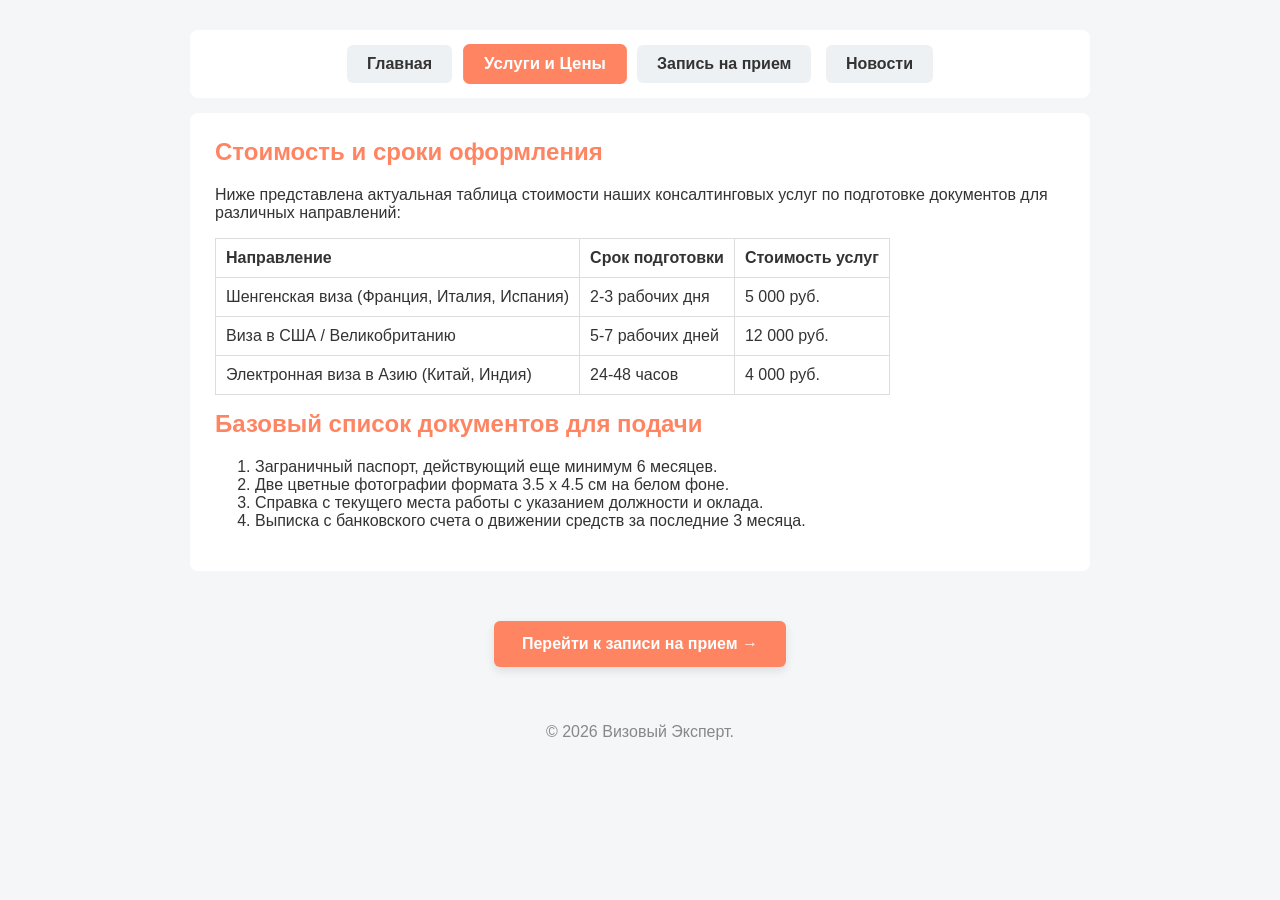
==== catalog.html @ dfac4883 "Add files via upload" ====
<!DOCTYPE html>
<html lang="ru">
<head>
    <meta charset="UTF-8">
    <meta name="viewport" content="width=device-width, initial-scale=1.0">
    <title>Визовый Центр — Услуги и Цены</title>
    <link rel="stylesheet" href="style.css">
</head>
<body>

    <div class="menu">
        <a href="index.html" class="button">Главная</a>
        <a href="catalog.html" class="button active">Услуги и Цены</a>
        <a href="contacts.html" class="button">Запись на прием</a>
        <a href="news.html" class="button">Новости</a>
    </div>

    <div class="content-box">
        <h2>Стоимость и сроки оформления</h2>
        <p>Ниже представлена актуальная таблица стоимости наших консалтинговых услуг по подготовке документов для различных направлений:</p>

        <table class="price-table">
            <thead>
                <tr>
                    <th>Направление</th>
                    <th>Срок подготовки</th>
                    <th>Стоимость услуг</th>
                </tr>
            </thead>
            <tbody>
                <tr>
                    <td>Шенгенская виза (Франция, Италия, Испания)</td>
                    <td>2-3 рабочих дня</td>
                    <td>5 000 руб.</td>
                </tr>
                <tr>
                    <td>Виза в США / Великобританию</td>
                    <td>5-7 рабочих дней</td>
                    <td>12 000 руб.</td>
                </tr>
                <tr>
                    <td>Электронная виза в Азию (Китай, Индия)</td>
                    <td>24-48 часов</td>
                    <td>4 000 руб.</td>
                </tr>
            </tbody>
        </table>

        <h2>Базовый список документов для подачи</h2>
        <ol>
            <li>Заграничный паспорт, действующий еще минимум 6 месяцев.</li>
            <li>Две цветные фотографии формата 3.5 х 4.5 см на белом фоне.</li>
            <li>Справка с текущего места работы с указанием должности и оклада.</li>
            <li>Выписка с банковского счета о движении средств за последние 3 месяца.</li>
        </ol>
    </div>
<div style="text-align: center; margin-top: 30px;">
    <a href="contacts.html" class="action-btn" style="text-decoration: none; display: inline-block;">Перейти к записи на прием &rarr;</a>
</div>
    <footer>
        <p>&copy; 2026 Визовый Эксперт.</p>
    </footer>

</body>
</html>
---- style.css ----
/* Базовый фон сайта (НЕ белый) */
body { font-family: Arial, sans-serif; background: #f4f6f8; padding: 15px; color: #333; margin: 0; }

/* Белые блоки контента (ЖЕСТКАЯ КОРРЕКЦИЯ РАЗМЕРОВ) */
.content-box, .form-wrapper, .news-card, .menu { 
    background: #fff; padding: 25px; margin: 15px auto; border-radius: 8px; 
    box-sizing: border-box; max-width: 900px; width: 100%; word-wrap: break-word; 
}

/* Меню навигации */
.menu { text-align: center; padding: 10px; }

/* Ссылки-кнопки в верхнем меню */
.button { 
    background: #eef1f4; color: #333; padding: 10px 20px; text-decoration: none; 
    margin: 5px; display: inline-block; border-radius: 6px; font-weight: bold; transition: 0.2s; 
}
.button:hover, .button.active { background: #ff8562; color: #fff; transform: scale(1.05); }

/* КРУПНЫЕ НИЖНИЕ КНОПКИ (ТЕПЕРЬ ОНИ САМИ СТАНОВЯТСЯ БЕЛЫМИ КАРТОЧКАМИ, ЕСЛИ ВЫПАЛИ ИЗ РАМКИ) */
.action-btn, .submit-btn { 
    display: block; background: #ff8562; color: #fff; padding: 14px 28px; text-decoration: none;
    margin: 20px auto; max-width: 320px; text-align: center; border-radius: 6px; font-weight: bold; 
    transition: 0.2s; border: none; cursor: pointer; box-shadow: 0 4px 10px rgba(0,0,0,0.1);
}
.action-btn:hover, .submit-btn:hover { background: #e57352; transform: scale(1.05); }

/* Адаптивность таблиц, картинок и форм */
table { width: 100%; border-collapse: collapse; margin: 15px 0; display: block; overflow-x: auto; }
th, td { border: 1px solid #ddd; padding: 10px; text-align: left; }
img { max-width: 100%; height: auto; border-radius: 6px; }
input { width: 100%; padding: 12px; margin: 10px 0; box-sizing: border-box; border: 1px solid #ccc; border-radius: 4px; }
h1, h2, h3 { color: #ff8562; margin-top: 0; }

/* Подвал сайта (зафиксирован строго по центру снизу) */
footer { text-align: center; padding: 20px; color: #888; clear: both; width: 100%; max-width: 900px; margin: 0 auto; box-sizing: border-box; }
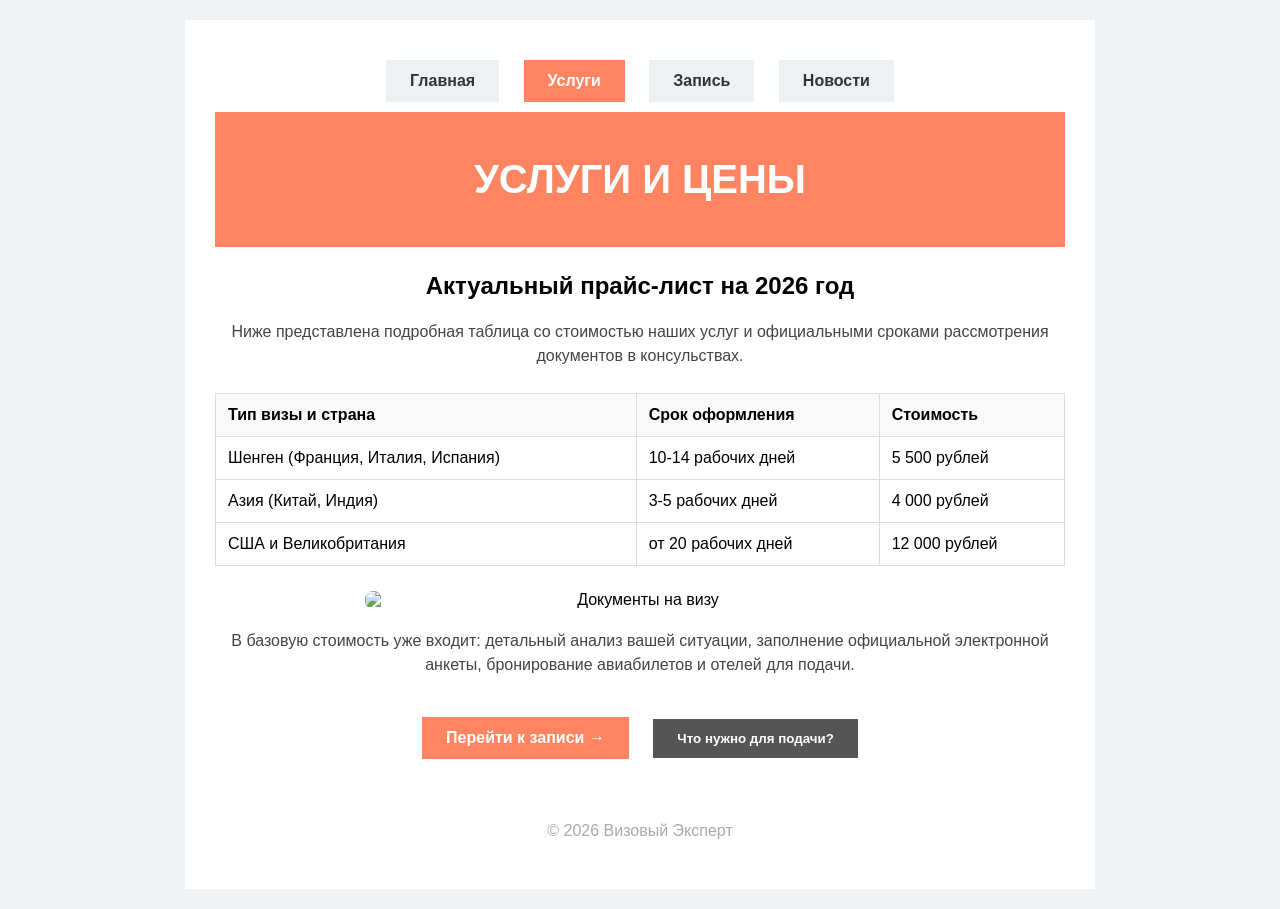
==== commit c52e9f14: "Add files via upload" ====
--- a/catalog.html
+++ b/catalog.html
@@ -1,65 +1,59 @@
 <!DOCTYPE html>
-<html lang="ru">
+<html>
 <head>
     <meta charset="UTF-8">
-    <meta name="viewport" content="width=device-width, initial-scale=1.0">
-    <title>Визовый Центр — Услуги и Цены</title>
+    <title>Визовый Эксперт — Услуги</title>
     <link rel="stylesheet" href="style.css">
 </head>
 <body>
+    <div class="main-wrapper">
+        <div class="menu">
+            <a href="index.html" class="button">Главная</a>
+            <a href="catalog.html" class="button active">Услуги</a>
+            <a href="contacts.html" class="button">Запись</a>
+            <a href="news.html" class="button">Новости</a>
+        </div>
 
-    <div class="menu">
-        <a href="index.html" class="button">Главная</a>
-        <a href="catalog.html" class="button active">Услуги и Цены</a>
-        <a href="contacts.html" class="button">Запись на прием</a>
-        <a href="news.html" class="button">Новости</a>
-    </div>
+        <div class="hero-banner">
+            <h1>УСЛУГИ И ЦЕНЫ</h1>
+        </div>
 
-    <div class="content-box">
-        <h2>Стоимость и сроки оформления</h2>
-        <p>Ниже представлена актуальная таблица стоимости наших консалтинговых услуг по подготовке документов для различных направлений:</p>
+        <h2>Актуальный прайс-лист на 2026 год</h2>
+        <p>Ниже представлена подробная таблица со стоимостью наших услуг и официальными сроками рассмотрения документов в консульствах.</p>
 
-        <table class="price-table">
-            <thead>
-                <tr>
-                    <th>Направление</th>
-                    <th>Срок подготовки</th>
-                    <th>Стоимость услуг</th>
-                </tr>
-            </thead>
-            <tbody>
-                <tr>
-                    <td>Шенгенская виза (Франция, Италия, Испания)</td>
-                    <td>2-3 рабочих дня</td>
-                    <td>5 000 руб.</td>
-                </tr>
-                <tr>
-                    <td>Виза в США / Великобританию</td>
-                    <td>5-7 рабочих дней</td>
-                    <td>12 000 руб.</td>
-                </tr>
-                <tr>
-                    <td>Электронная виза в Азию (Китай, Индия)</td>
-                    <td>24-48 часов</td>
-                    <td>4 000 руб.</td>
-                </tr>
-            </tbody>
+        <table>
+            <tr>
+                <th>Тип визы и страна</th>
+                <th>Срок оформления</th>
+                <th>Стоимость</th>
+            </tr>
+            <tr>
+                <td>Шенген (Франция, Италия, Испания)</td>
+                <td>10-14 рабочих дней</td>
+                <td>5 500 рублей</td>
+            </tr>
+            <tr>
+                <td>Азия (Китай, Индия)</td>
+                <td>3-5 рабочих дней</td>
+                <td>4 000 рублей</td>
+            </tr>
+            <tr>
+                <td>США и Великобритания</td>
+                <td>от 20 рабочих дней</td>
+                <td>12 000 рублей</td>
+            </tr>
         </table>
 
-        <h2>Базовый список документов для подачи</h2>
-        <ol>
-            <li>Заграничный паспорт, действующий еще минимум 6 месяцев.</li>
-            <li>Две цветные фотографии формата 3.5 х 4.5 см на белом фоне.</li>
-            <li>Справка с текущего места работы с указанием должности и оклада.</li>
-            <li>Выписка с банковского счета о движении средств за последние 3 месяца.</li>
-        </ol>
+        <img src="https://images.unsplash.com/photo-1544716278-ca5e3f4abd8c?q=80&w=600" alt="Документы на визу" class="page-img">
+
+        <p>В базовую стоимость уже входит: детальный анализ вашей ситуации, заполнение официальной электронной анкеты, бронирование авиабилетов и отелей для подачи.</p>
+
+        <div style="margin-top: 30px;">
+            <a href="contacts.html" class="action-btn">Перейти к записи &rarr;</a>
+            <button onclick="alert('Список документов: Паспорт, 2 фото, справка с работы, выписка из банка.')" class="action-btn" style="background-color: #555;">Что нужно для подачи?</button>
+        </div>
+
+        <p style="color: #aaa; margin-top: 50px;">© 2026 Визовый Эксперт</p>
     </div>
-<div style="text-align: center; margin-top: 30px;">
-    <a href="contacts.html" class="action-btn" style="text-decoration: none; display: inline-block;">Перейти к записи на прием &rarr;</a>
-</div>
-    <footer>
-        <p>&copy; 2026 Визовый Эксперт.</p>
-    </footer>
-
 </body>
-</html>
+</html>
--- a/style.css
+++ b/style.css
@@ -1,36 +1,91 @@
-/* Базовый фон сайта (НЕ белый) */
-body { font-family: Arial, sans-serif; background: #f4f6f8; padding: 15px; color: #333; margin: 0; }
-
-/* Белые блоки контента (ЖЕСТКАЯ КОРРЕКЦИЯ РАЗМЕРОВ) */
-.content-box, .form-wrapper, .news-card, .menu { 
-    background: #fff; padding: 25px; margin: 15px auto; border-radius: 8px; 
-    box-sizing: border-box; max-width: 900px; width: 100%; word-wrap: break-word; 
+/* Основной фон вокруг сайта */
+body {
+    font-family: Arial, sans-serif;
+    background-color: #f0f2f5;
+    margin: 0;
+    padding: 20px;
+    text-align: center;
 }
 
-/* Меню навигации */
-.menu { text-align: center; padding: 10px; }
+/* Белая рамка контента */
+.main-wrapper {
+    width: 850px;
+    margin: 0 auto;
+    background-color: white;
+    padding: 30px;
+}
 
-/* Ссылки-кнопки в верхнем меню */
-.button { 
-    background: #eef1f4; color: #333; padding: 10px 20px; text-decoration: none; 
-    margin: 5px; display: inline-block; border-radius: 6px; font-weight: bold; transition: 0.2s; 
+/* Оранжевая плитка заголовка */
+.hero-banner {
+    background-color: #ff8562;
+    color: white;
+    padding: 45px;
+    margin-bottom: 25px;
 }
-.button:hover, .button.active { background: #ff8562; color: #fff; transform: scale(1.05); }
+.hero-banner h1 {
+    margin: 0;
+    font-size: 40px;
+}
 
-/* КРУПНЫЕ НИЖНИЕ КНОПКИ (ТЕПЕРЬ ОНИ САМИ СТАНОВЯТСЯ БЕЛЫМИ КАРТОЧКАМИ, ЕСЛИ ВЫПАЛИ ИЗ РАМКИ) */
-.action-btn, .submit-btn { 
-    display: block; background: #ff8562; color: #fff; padding: 14px 28px; text-decoration: none;
-    margin: 20px auto; max-width: 320px; text-align: center; border-radius: 6px; font-weight: bold; 
-    transition: 0.2s; border: none; cursor: pointer; box-shadow: 0 4px 10px rgba(0,0,0,0.1);
+/* Кнопки навигации и действия */
+.button, .action-btn, .submit-btn {
+    background-color: #ff8562;
+    color: white;
+    padding: 12px 24px;
+    text-decoration: none;
+    display: inline-block;
+    margin: 10px;
+    font-weight: bold;
+    border: none;
+    cursor: pointer;
 }
-.action-btn:hover, .submit-btn:hover { background: #e57352; transform: scale(1.05); }
 
-/* Адаптивность таблиц, картинок и форм */
-table { width: 100%; border-collapse: collapse; margin: 15px 0; display: block; overflow-x: auto; }
-th, td { border: 1px solid #ddd; padding: 10px; text-align: left; }
-img { max-width: 100%; height: auto; border-radius: 6px; }
-input { width: 100%; padding: 12px; margin: 10px 0; box-sizing: border-box; border: 1px solid #ccc; border-radius: 4px; }
-h1, h2, h3 { color: #ff8562; margin-top: 0; }
+/* Стили кнопок меню */
+.menu .button {
+    background-color: #eef1f4;
+    color: #333;
+}
+.menu .button.active {
+    background-color: #ff8562;
+    color: white;
+}
 
-/* Подвал сайта (зафиксирован строго по центру снизу) */
-footer { text-align: center; padding: 20px; color: #888; clear: both; width: 100%; max-width: 900px; margin: 0 auto; box-sizing: border-box; }+/* Таблица цен */
+table {
+    width: 100%;
+    border-collapse: collapse;
+    margin: 25px 0;
+}
+th, td {
+    border: 1px solid #ddd;
+    padding: 12px;
+    text-align: left;
+}
+th {
+    background-color: #f9f9f9;
+}
+
+/* Поля ввода формы */
+input {
+    width: 350px;
+    padding: 10px;
+    margin: 5px 0 15px 0;
+    border: 1px solid #ccc;
+}
+
+/* Текст */
+p {
+    font-size: 16px;
+    line-height: 1.5;
+    color: #444;
+}
+
+/* НАСТРОЙКА КАРТИНОК: чтобы красиво стояли по центру и не ломали рамку */
+.page-img {
+    width: 100%;
+    max-width: 550px;     /* Оптимальный размер фотографии на странице */
+    height: auto;
+    margin: 20px auto;
+    border-radius: 8px;   /* Элегантные круглые уголки */
+    display: block;       /* Выравнивание по центру */
+}
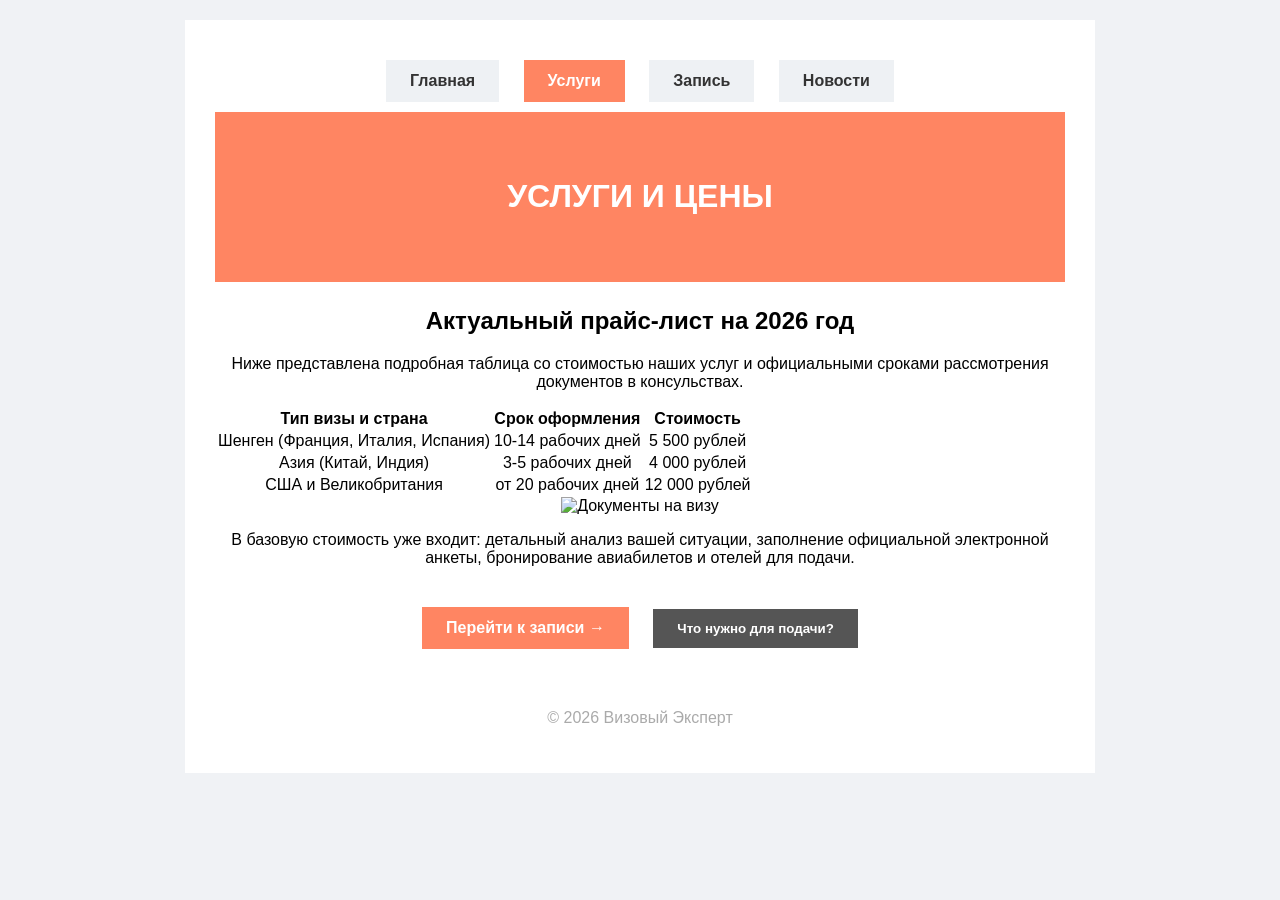
==== commit 965310fa: "Add files via upload" ====
--- a/catalog.html
+++ b/catalog.html
@@ -44,7 +44,8 @@
             </tr>
         </table>
 
-        <img src="https://images.unsplash.com/photo-1544716278-ca5e3f4abd8c?q=80&w=600" alt="Документы на визу" class="page-img">
+        <!-- Твоя картинка для страницы услуг -->
+        <img src="images/documents.jpg" alt="Документы на визу" class="page-img">
 
         <p>В базовую стоимость уже входит: детальный анализ вашей ситуации, заполнение официальной электронной анкеты, бронирование авиабилетов и отелей для подачи.</p>
 
--- a/style.css
+++ b/style.css
@@ -1,91 +1,48 @@
-/* Основной фон вокруг сайта */
+/* 1. Настройки всей страницы: шрифт и серый фон вокруг сайта */
 body {
     font-family: Arial, sans-serif;
     background-color: #f0f2f5;
     margin: 0;
     padding: 20px;
-    text-align: center;
+    text-align: center; /* Центрирует абсолютно все тексты и кнопки на сайте */
 }
 
-/* Белая рамка контента */
+/* 2. Белая рамка: держит контент всех страниц в одном ровном блоке */
 .main-wrapper {
-    width: 850px;
-    margin: 0 auto;
+    width: 850px;       /* Четкая фиксированная ширина сайта */
+    margin: 0 auto;     /* Магия выравнивания самого белого блока по центру экрана */
     background-color: white;
     padding: 30px;
 }
 
-/* Оранжевая плитка заголовка */
+/* 3. Оранжевая шапка: та самая плитка, которая теперь одинаковая на всех слайдах */
 .hero-banner {
-    background-color: #ff8562;
-    color: white;
-    padding: 45px;
-    margin-bottom: 25px;
-}
-.hero-banner h1 {
-    margin: 0;
-    font-size: 40px;
+    background-color: #ff8562; /* Наш фирменный оранжевый цвет */
+    color: white;              /* Белый цвет букв для заголовка */
+    padding: 45px;             /* Внутренние отступы, создающие высоту баннера */
+    margin-bottom: 25px;       /* Отступ снизу, чтобы текст не прилипал к шапке */
 }
 
-/* Кнопки навигации и действия */
+/* 4. Общий стиль для ВСЕХ кнопок на сайте (меню и нижние переходы) */
 .button, .action-btn, .submit-btn {
     background-color: #ff8562;
     color: white;
     padding: 12px 24px;
-    text-decoration: none;
-    display: inline-block;
+    text-decoration: none;     /* Убирает стандартное синее подчеркивание у ссылок */
+    display: inline-block;     /* Позволяет кнопкам вставать в один ряд и иметь отступы */
     margin: 10px;
     font-weight: bold;
-    border: none;
-    cursor: pointer;
+    border: none;              /* Убирает уродливые стандартные рамки кнопок браузера */
 }
 
-/* Стили кнопок меню */
+/* 5. Кнопки в меню: делаем их временно серыми, чтобы они отличались от остальных */
 .menu .button {
     background-color: #eef1f4;
     color: #333;
 }
+
+/* 6. Активная кнопка: подсвечивает оранжевым цветом пункт меню той страницы, где мы находимся */
 .menu .button.active {
     background-color: #ff8562;
     color: white;
-}
-
-/* Таблица цен */
-table {
-    width: 100%;
-    border-collapse: collapse;
-    margin: 25px 0;
-}
-th, td {
-    border: 1px solid #ddd;
-    padding: 12px;
-    text-align: left;
-}
-th {
-    background-color: #f9f9f9;
-}
-
-/* Поля ввода формы */
-input {
-    width: 350px;
-    padding: 10px;
-    margin: 5px 0 15px 0;
-    border: 1px solid #ccc;
-}
-
-/* Текст */
-p {
-    font-size: 16px;
-    line-height: 1.5;
-    color: #444;
-}
-
-/* НАСТРОЙКА КАРТИНОК: чтобы красиво стояли по центру и не ломали рамку */
-.page-img {
-    width: 100%;
-    max-width: 550px;     /* Оптимальный размер фотографии на странице */
-    height: auto;
-    margin: 20px auto;
-    border-radius: 8px;   /* Элегантные круглые уголки */
-    display: block;       /* Выравнивание по центру */
 }
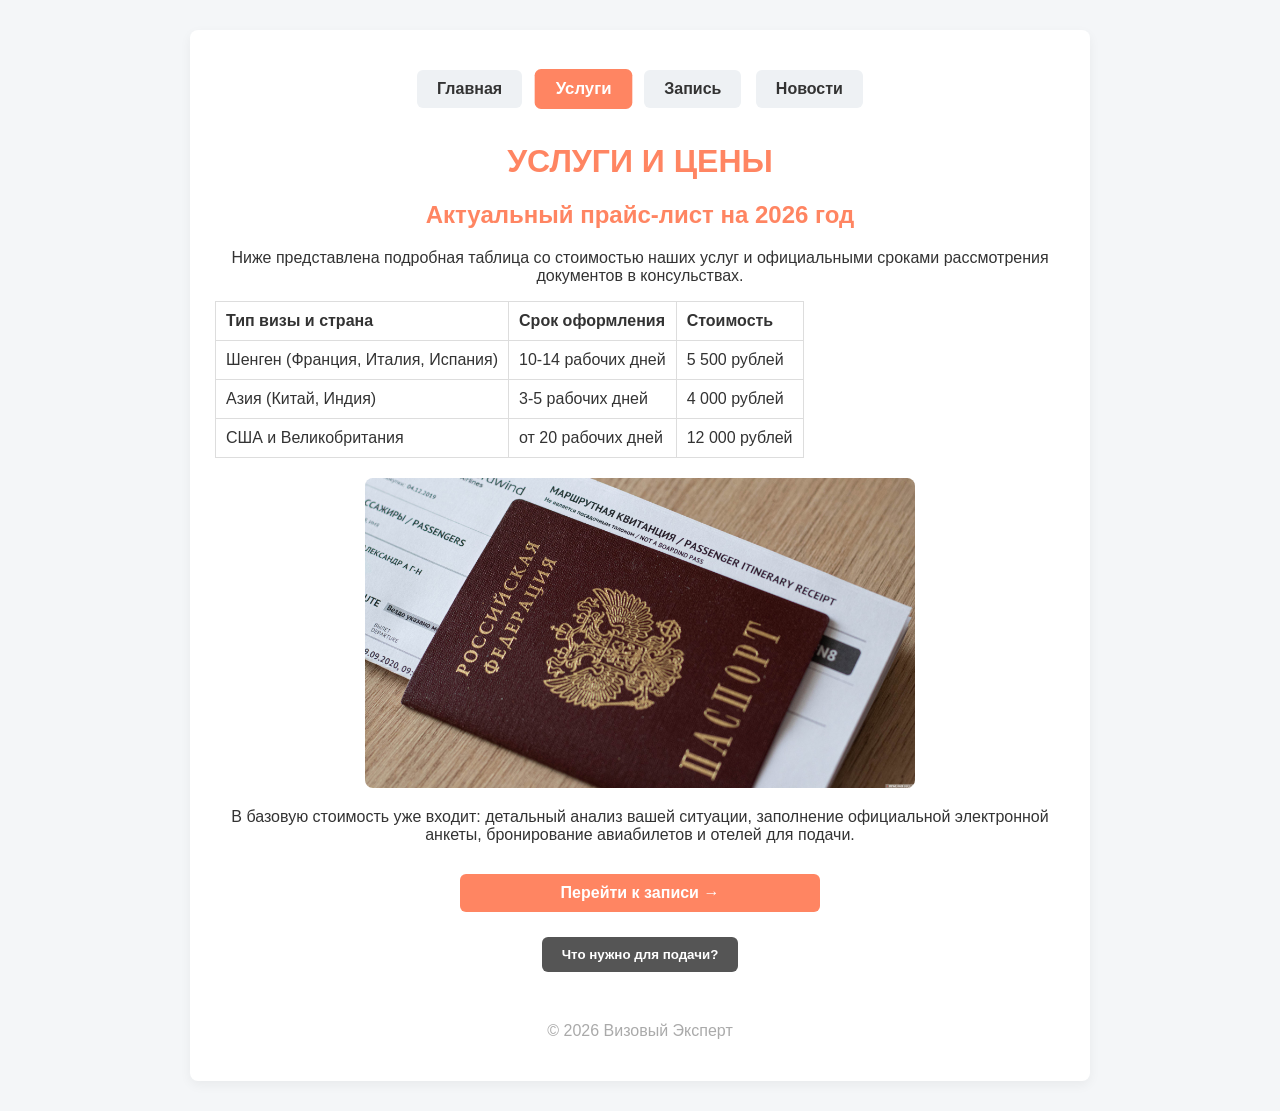
==== commit 0c578b7b: "Add files via upload" ====
--- a/catalog.html
+++ b/catalog.html
@@ -45,7 +45,7 @@
         </table>
 
         <!-- Твоя картинка для страницы услуг -->
-        <img src="images/documents.jpg" alt="Документы на визу" class="page-img">
+        <img src="documents.jpg" alt="Документы на визу" class="page-img">
 
         <p>В базовую стоимость уже входит: детальный анализ вашей ситуации, заполнение официальной электронной анкеты, бронирование авиабилетов и отелей для подачи.</p>
 
--- a/style.css
+++ b/style.css
@@ -1,48 +1,39 @@
-/* 1. Настройки всей страницы: шрифт и серый фон вокруг сайта */
-body {
-    font-family: Arial, sans-serif;
-    background-color: #f0f2f5;
-    margin: 0;
-    padding: 20px;
-    text-align: center; /* Центрирует абсолютно все тексты и кнопки на сайте */
+/* Базовый фон сайта (НЕ белый по методичке) */
+body { font-family: Arial, sans-serif; background: #f4f6f8; padding: 15px; color: #333; margin: 0; text-align: center; }
+
+/* Белые блоки контента (ЗАЩИТА ОТ ВЫЛЕЗАНИЯ НАДПИСЕЙ И КАРТИНОК) */
+.main-wrapper { 
+    background: #fff; padding: 25px; margin: 15px auto; border-radius: 8px; 
+    box-shadow: 0 4px 12px rgba(0,0,0,0.05);
+    box-sizing: border-box; max-width: 900px; width: 100%; word-wrap: break-word; overflow: hidden; 
 }
 
-/* 2. Белая рамка: держит контент всех страниц в одном ровном блоке */
-.main-wrapper {
-    width: 850px;       /* Четкая фиксированная ширина сайта */
-    margin: 0 auto;     /* Магия выравнивания самого белого блока по центру экрана */
-    background-color: white;
-    padding: 30px;
+/* Меню навигации */
+.menu { text-align: center; padding: 10px; margin-bottom: 20px; }
+
+/* Ссылки-кнопки в верхнем меню */
+.button, .action-btn, .submit-btn { 
+    background: #eef1f4; color: #333; padding: 10px 20px; text-decoration: none; 
+    margin: 5px; display: inline-block; border-radius: 6px; font-weight: bold; transition: 0.2s; border: none; cursor: pointer; 
 }
+.button:hover, .button.active, .action-btn:hover, .submit-btn:hover { background: #ff8562; color: #fff; transform: scale(1.05); }
 
-/* 3. Оранжевая шапка: та самая плитка, которая теперь одинаковая на всех слайдах */
-.hero-banner {
-    background-color: #ff8562; /* Наш фирменный оранжевый цвет */
-    color: white;              /* Белый цвет букв для заголовка */
-    padding: 45px;             /* Внутренние отступы, создающие высоту баннера */
-    margin-bottom: 25px;       /* Отступ снизу, чтобы текст не прилипал к шапке */
-}
+/* Крупные нижние кнопки перехода (БЛОЧНЫЕ И СТРОГО ПО ЦЕНТРУ) */
+.action-btn, .submit-btn { display: block; background: #ff8562; color: #fff; margin: 25px auto 5px; max-width: 320px; text-align: center; }
 
-/* 4. Общий стиль для ВСЕХ кнопок на сайте (меню и нижние переходы) */
-.button, .action-btn, .submit-btn {
-    background-color: #ff8562;
-    color: white;
-    padding: 12px 24px;
-    text-decoration: none;     /* Убирает стандартное синее подчеркивание у ссылок */
-    display: inline-block;     /* Позволяет кнопкам вставать в один ряд и иметь отступы */
-    margin: 10px;
-    font-weight: bold;
-    border: none;              /* Убирает уродливые стандартные рамки кнопок браузера */
-}
+/* Адаптивность таблиц и форм */
+table { width: 100%; border-collapse: collapse; margin: 15px 0; display: block; overflow-x: auto; }
+th, td { border: 1px solid #ddd; padding: 10px; text-align: left; }
+input { width: 100%; padding: 12px; margin: 10px 0; box-sizing: border-box; border: 1px solid #ccc; border-radius: 4px; }
+h1, h2, h3 { color: #ff8562; margin-top: 0; }
+footer { text-align: center; padding: 15px; color: #888; }
 
-/* 5. Кнопки в меню: делаем их временно серыми, чтобы они отличались от остальных */
-.menu .button {
-    background-color: #eef1f4;
-    color: #333;
-}
-
-/* 6. Активная кнопка: подсвечивает оранжевым цветом пункт меню той страницы, где мы находимся */
-.menu .button.active {
-    background-color: #ff8562;
-    color: white;
+/* ИСПРАВЛЕНИЕ ДЛЯ КАРТИНОК: центрирует и сжимает их, чтобы не ломали рамку */
+.page-img {
+    width: 100%;          /* Сжимает картинку, чтобы она не была шире текста */
+    max-width: 550px;     /* Оптимальный размер фотографии на странице */
+    height: auto;         /* Пропорции не искажаются */
+    margin: 20px auto;    /* Центровка и отступы сверху/снизу */
+    border-radius: 8px;   /* Элегантные скругленные края */
+    display: block;       /* Выравнивание по центру */
 }
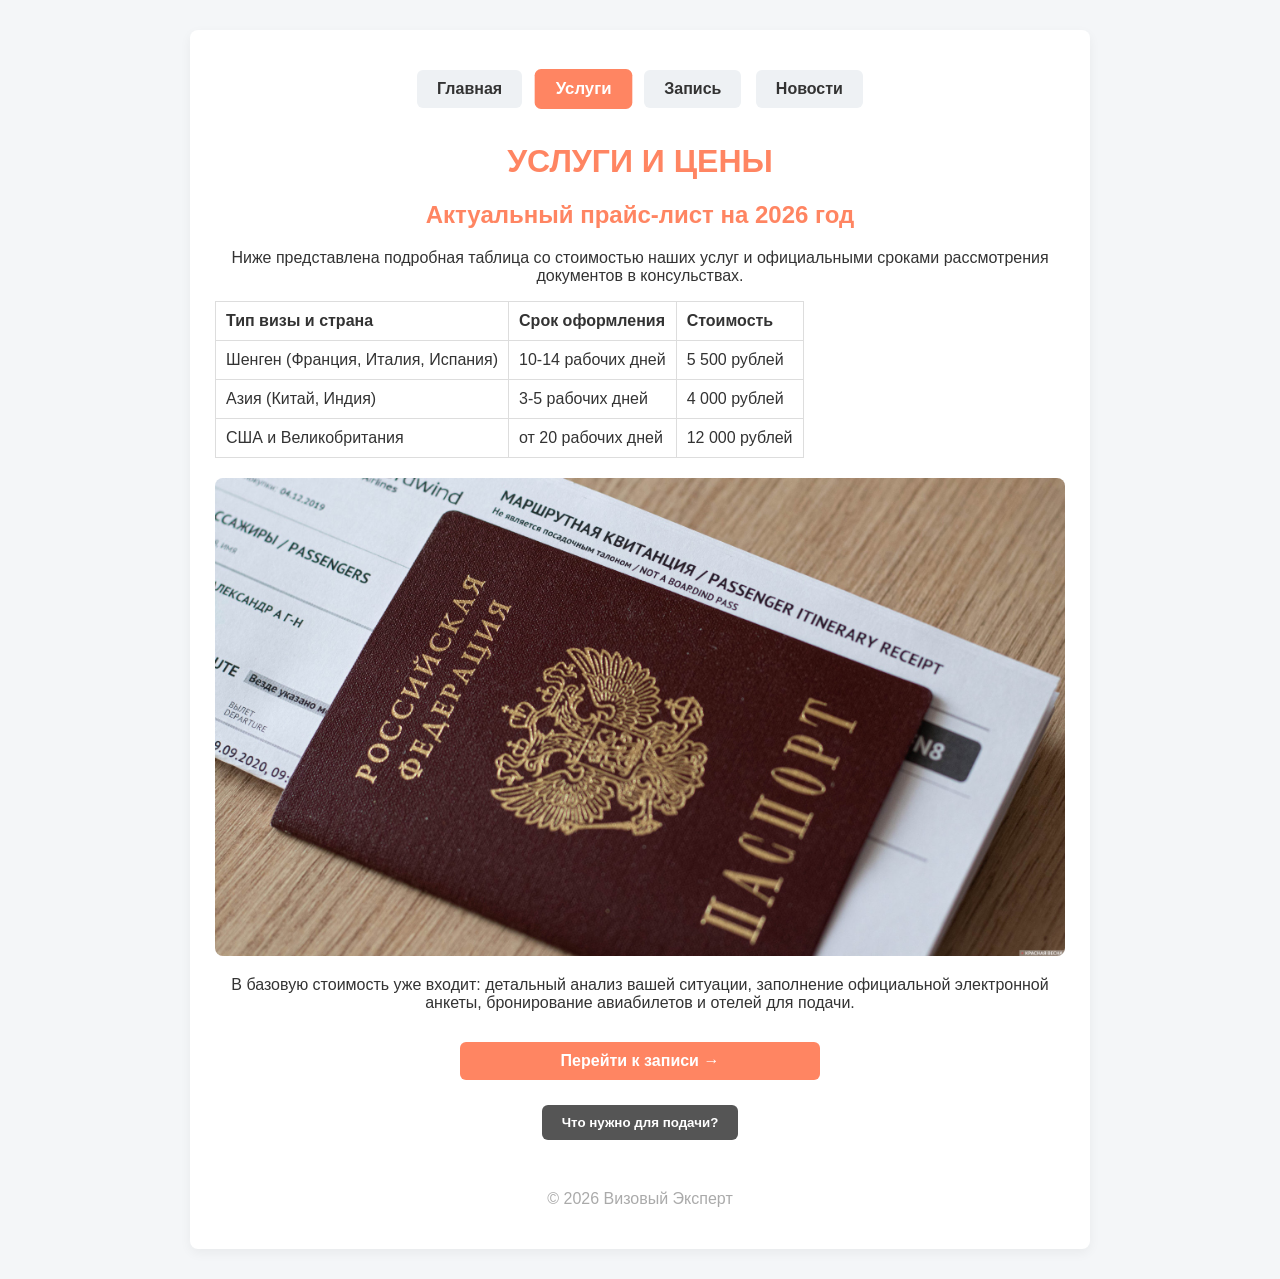
==== commit be503897: "Add files via upload" ====
--- a/catalog.html
+++ b/catalog.html
@@ -44,8 +44,7 @@
             </tr>
         </table>
 
-        <!-- Твоя картинка для страницы услуг -->
-        <img src="documents.jpg" alt="Документы на визу" class="page-img">
+        <img src="documents.jpg" alt="Документы на визу" class="page-img" width="450" style="max-width: 100%; height: auto; margin: 20px auto; display: block; border-radius: 8px;">
 
         <p>В базовую стоимость уже входит: детальный анализ вашей ситуации, заполнение официальной электронной анкеты, бронирование авиабилетов и отелей для подачи.</p>
 
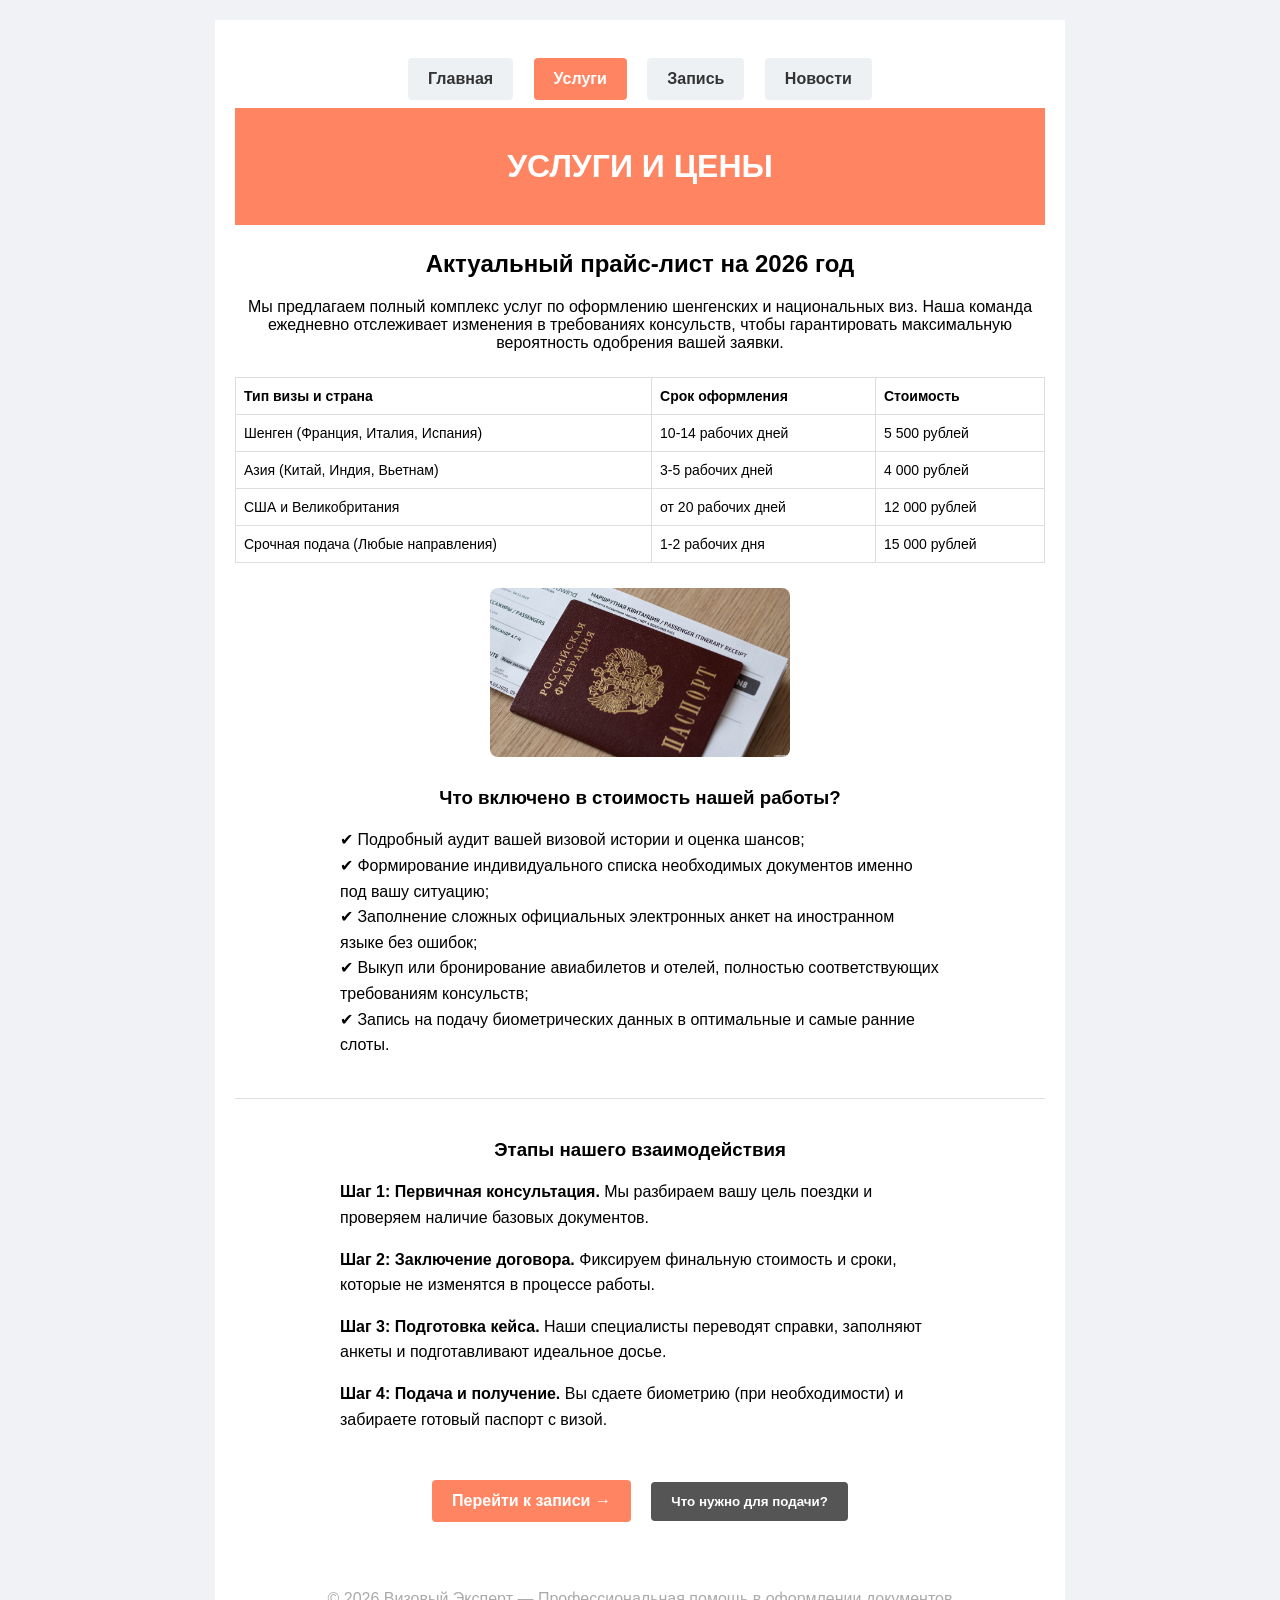
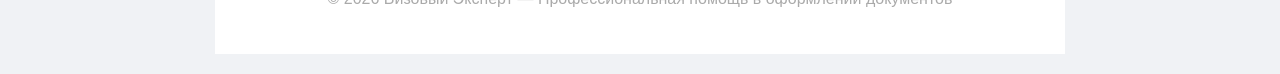
==== commit 935456c0: "Add files via upload" ====
--- a/catalog.html
+++ b/catalog.html
@@ -2,7 +2,7 @@
 <html>
 <head>
     <meta charset="UTF-8">
-    <title>Визовый Эксперт — Услуги</title>
+    <title>Визовый Эксперт — Услуги и Цены</title>
     <link rel="stylesheet" href="style.css">
 </head>
 <body>
@@ -19,7 +19,7 @@
         </div>
 
         <h2>Актуальный прайс-лист на 2026 год</h2>
-        <p>Ниже представлена подробная таблица со стоимостью наших услуг и официальными сроками рассмотрения документов в консульствах.</p>
+        <p>Мы предлагаем полный комплекс услуг по оформлению шенгенских и национальных виз. Наша команда ежедневно отслеживает изменения в требованиях консульств, чтобы гарантировать максимальную вероятность одобрения вашей заявки.</p>
 
         <table>
             <tr>
@@ -33,7 +33,7 @@
                 <td>5 500 рублей</td>
             </tr>
             <tr>
-                <td>Азия (Китай, Индия)</td>
+                <td>Азия (Китай, Индия, Вьетнам)</td>
                 <td>3-5 рабочих дней</td>
                 <td>4 000 рублей</td>
             </tr>
@@ -42,18 +42,41 @@
                 <td>от 20 рабочих дней</td>
                 <td>12 000 рублей</td>
             </tr>
+            <tr>
+                <td>Срочная подача (Любые направления)</td>
+                <td>1-2 рабочих дня</td>
+                <td>15 000 рублей</td>
+            </tr>
         </table>
 
-        <img src="documents.jpg" alt="Документы на визу" class="page-img" width="450" style="max-width: 100%; height: auto; margin: 20px auto; display: block; border-radius: 8px;">
+        <!-- АХИТЕКТУРНОЕ ВЫРАВНИВАНИЕ КАРТИНКИ -->
+        <img src="documents.jpg" alt="Документы на визу" class="page-img">
 
-        <p>В базовую стоимость уже входит: детальный анализ вашей ситуации, заполнение официальной электронной анкеты, бронирование авиабилетов и отелей для подачи.</p>
+        <h3 style="margin-top: 30px;">Что включено в стоимость нашей работы?</h3>
+        <p style="text-align: left; line-height: 1.6; max-width: 600px; margin: 0 auto 20px auto;">
+            ✔ Подробный аудит вашей визовой истории и оценка шансов;<br>
+            ✔ Формирование индивидуального списка необходимых документов именно под вашу ситуацию;<br>
+            ✔ Заполнение сложных официальных электронных анкет на иностранном языке без ошибок;<br>
+            ✔ Выкуп или бронирование авиабилетов и отелей, полностью соответствующих требованиям консульств;<br>
+            ✔ Запись на подачу биометрических данных в оптимальные и самые ранние слоты.
+        </p>
 
-        <div style="margin-top: 30px;">
-            <a href="contacts.html" class="action-btn">Перейти к записи &rarr;</a>
-            <button onclick="alert('Список документов: Паспорт, 2 фото, справка с работы, выписка из банка.')" class="action-btn" style="background-color: #555;">Что нужно для подачи?</button>
+        <hr style="border: 0; border-top: 1px solid #ddd; margin: 40px 0;">
+
+        <h3>Этапы нашего взаимодействия</h3>
+        <div style="text-align: left; max-width: 600px; margin: 0 auto 30px auto; line-height: 1.6;">
+            <p><b>Шаг 1: Первичная консультация.</b> Мы разбираем вашу цель поездки и проверяем наличие базовых документов.</p>
+            <p><b>Шаг 2: Заключение договора.</b> Фиксируем финальную стоимость и сроки, которые не изменятся в процессе работы.</p>
+            <p><b>Шаг 3: Подготовка кейса.</b> Наши специалисты переводят справки, заполняют анкеты и подготавливают идеальное досье.</p>
+            <p><b>Шаг 4: Подача и получение.</b> Вы сдаете биометрию (при необходимости) и забираете готовый паспорт с визой.</p>
         </div>
 
-        <p style="color: #aaa; margin-top: 50px;">© 2026 Визовый Эксперт</p>
+        <div style="margin-top: 40px;">
+            <a href="contacts.html" class="action-btn">Перейти к записи &rarr;</a>
+            <button onclick="alert('Список документов: Загранпаспорт (срок действия от 3 мес. после поездки), 2 цветных фото 3.5х4.5, справка с работы с указанием оклада, выписка из банка об остатке на счете.')" class="action-btn" style="background-color: #555;">Что нужно для подачи?</button>
+        </div>
+
+        <p style="color: #aaa; margin-top: 60px;">© 2026 Визовый Эксперт — Профессиональная помощь в оформлении документов</p>
     </div>
 </body>
 </html>
--- a/style.css
+++ b/style.css
@@ -1,39 +1,90 @@
-/* Базовый фон сайта (НЕ белый по методичке) */
-body { font-family: Arial, sans-serif; background: #f4f6f8; padding: 15px; color: #333; margin: 0; text-align: center; }
-
-/* Белые блоки контента (ЗАЩИТА ОТ ВЫЛЕЗАНИЯ НАДПИСЕЙ И КАРТИНОК) */
-.main-wrapper { 
-    background: #fff; padding: 25px; margin: 15px auto; border-radius: 8px; 
-    box-shadow: 0 4px 12px rgba(0,0,0,0.05);
-    box-sizing: border-box; max-width: 900px; width: 100%; word-wrap: break-word; overflow: hidden; 
+/* 1. Общие настройки отображения */
+body {
+    font-family: Arial, sans-serif;
+    background-color: #f0f2f5;
+    margin: 0;
+    padding: 20px 10px; /* Небольшой отступ по бокам, чтобы удобно листалось на смартфонах */
+    text-align: center;
 }
 
-/* Меню навигации */
-.menu { text-align: center; padding: 10px; margin-bottom: 20px; }
+/* 2. Основной блок-контейнер */
+.main-wrapper {
+    max-width: 850px;   /* Поменяли фиксированную ширину на max-width для идеальной адаптивности */
+    width: 100%;
+    margin: 0 auto;
+    background-color: white;
+    padding: 30px 20px;
+    box-sizing: border-box; /* Защита от вылетов блоков за пределы экрана */
+}
 
-/* Ссылки-кнопки в верхнем меню */
-.button, .action-btn, .submit-btn { 
-    background: #eef1f4; color: #333; padding: 10px 20px; text-decoration: none; 
-    margin: 5px; display: inline-block; border-radius: 6px; font-weight: bold; transition: 0.2s; border: none; cursor: pointer; 
+/* 3. Фирменная оранжевая шапка */
+.hero-banner {
+    background-color: #ff8562;
+    color: white;
+    padding: 40px 15px;
+    margin-bottom: 25px;
 }
-.button:hover, .button.active, .action-btn:hover, .submit-btn:hover { background: #ff8562; color: #fff; transform: scale(1.05); }
+.hero-banner h1 {
+    margin: 0;
+    font-size: 32px; /* Чуть уменьшили размер, чтобы текст красиво помещался на телефонах */
+}
 
-/* Крупные нижние кнопки перехода (БЛОЧНЫЕ И СТРОГО ПО ЦЕНТРУ) */
-.action-btn, .submit-btn { display: block; background: #ff8562; color: #fff; margin: 25px auto 5px; max-width: 320px; text-align: center; }
+/* 4. Общие стили кнопок */
+.button, .action-btn, .submit-btn {
+    background-color: #ff8562;
+    color: white;
+    padding: 12px 20px;
+    text-decoration: none;
+    display: inline-block;
+    margin: 8px;
+    font-weight: bold;
+    border: none;
+    cursor: pointer;
+    border-radius: 4px;
+}
 
-/* Адаптивность таблиц и форм */
-table { width: 100%; border-collapse: collapse; margin: 15px 0; display: block; overflow-x: auto; }
-th, td { border: 1px solid #ddd; padding: 10px; text-align: left; }
-input { width: 100%; padding: 12px; margin: 10px 0; box-sizing: border-box; border: 1px solid #ccc; border-radius: 4px; }
-h1, h2, h3 { color: #ff8562; margin-top: 0; }
-footer { text-align: center; padding: 15px; color: #888; }
+/* 5. Кнопки верхнего меню */
+.menu .button {
+    background-color: #eef1f4;
+    color: #333;
+}
 
-/* ИСПРАВЛЕНИЕ ДЛЯ КАРТИНОК: центрирует и сжимает их, чтобы не ломали рамку */
+/* 6. Активная кнопка меню */
+.menu .button.active {
+    background-color: #ff8562;
+    color: white;
+}
+
+/* 7. Оформление прайс-таблиц */
+table {
+    width: 100%;
+    border-collapse: collapse;
+    margin: 25px 0;
+    font-size: 14px; /* Оптимальный размер для чтения */
+}
+th, td {
+    border: 1px solid #ddd;
+    padding: 10px 8px;
+    text-align: left;
+}
+
+/* 8. Поля для ввода данных */
+input {
+    width: 100%;
+    max-width: 350px; /* Поля подстраиваются под мобильный экран, но не становятся огромными на ПК */
+    padding: 12px;
+    margin: 8px 0 16px 0;
+    border: 1px solid #ccc;
+    border-radius: 4px;
+    box-sizing: border-box;
+}
+
+/* 9. СТРОГИЙ РАЗМЕР ДЛЯ ВСЕХ ИЗОБРАЖЕНИЙ НА ВСЕХ СТРАНИЦАХ */
 .page-img {
-    width: 100%;          /* Сжимает картинку, чтобы она не была шире текста */
-    max-width: 550px;     /* Оптимальный размер фотографии на странице */
-    height: auto;         /* Пропорции не искажаются */
-    margin: 20px auto;    /* Центровка и отступы сверху/снизу */
-    border-radius: 8px;   /* Элегантные скругленные края */
-    display: block;       /* Выравнивание по центру */
+    width: 300px !important;     /* Картинка принудительно становится шириной 300px */
+    max-width: 100% !important;  /* Авто-сжатие, если экран мобильного устройства очень узкий */
+    height: auto !important;     /* Сохраняет пропорции, исключая сплющивание */
+    margin: 25px auto !important;/* Создает хорошие отступы сверху и снизу, центрирует элемент */
+    border-radius: 8px;          /* Красивые скругленные края */
+    display: block !important;   /* Выделяет картинке отдельную строчку */
 }
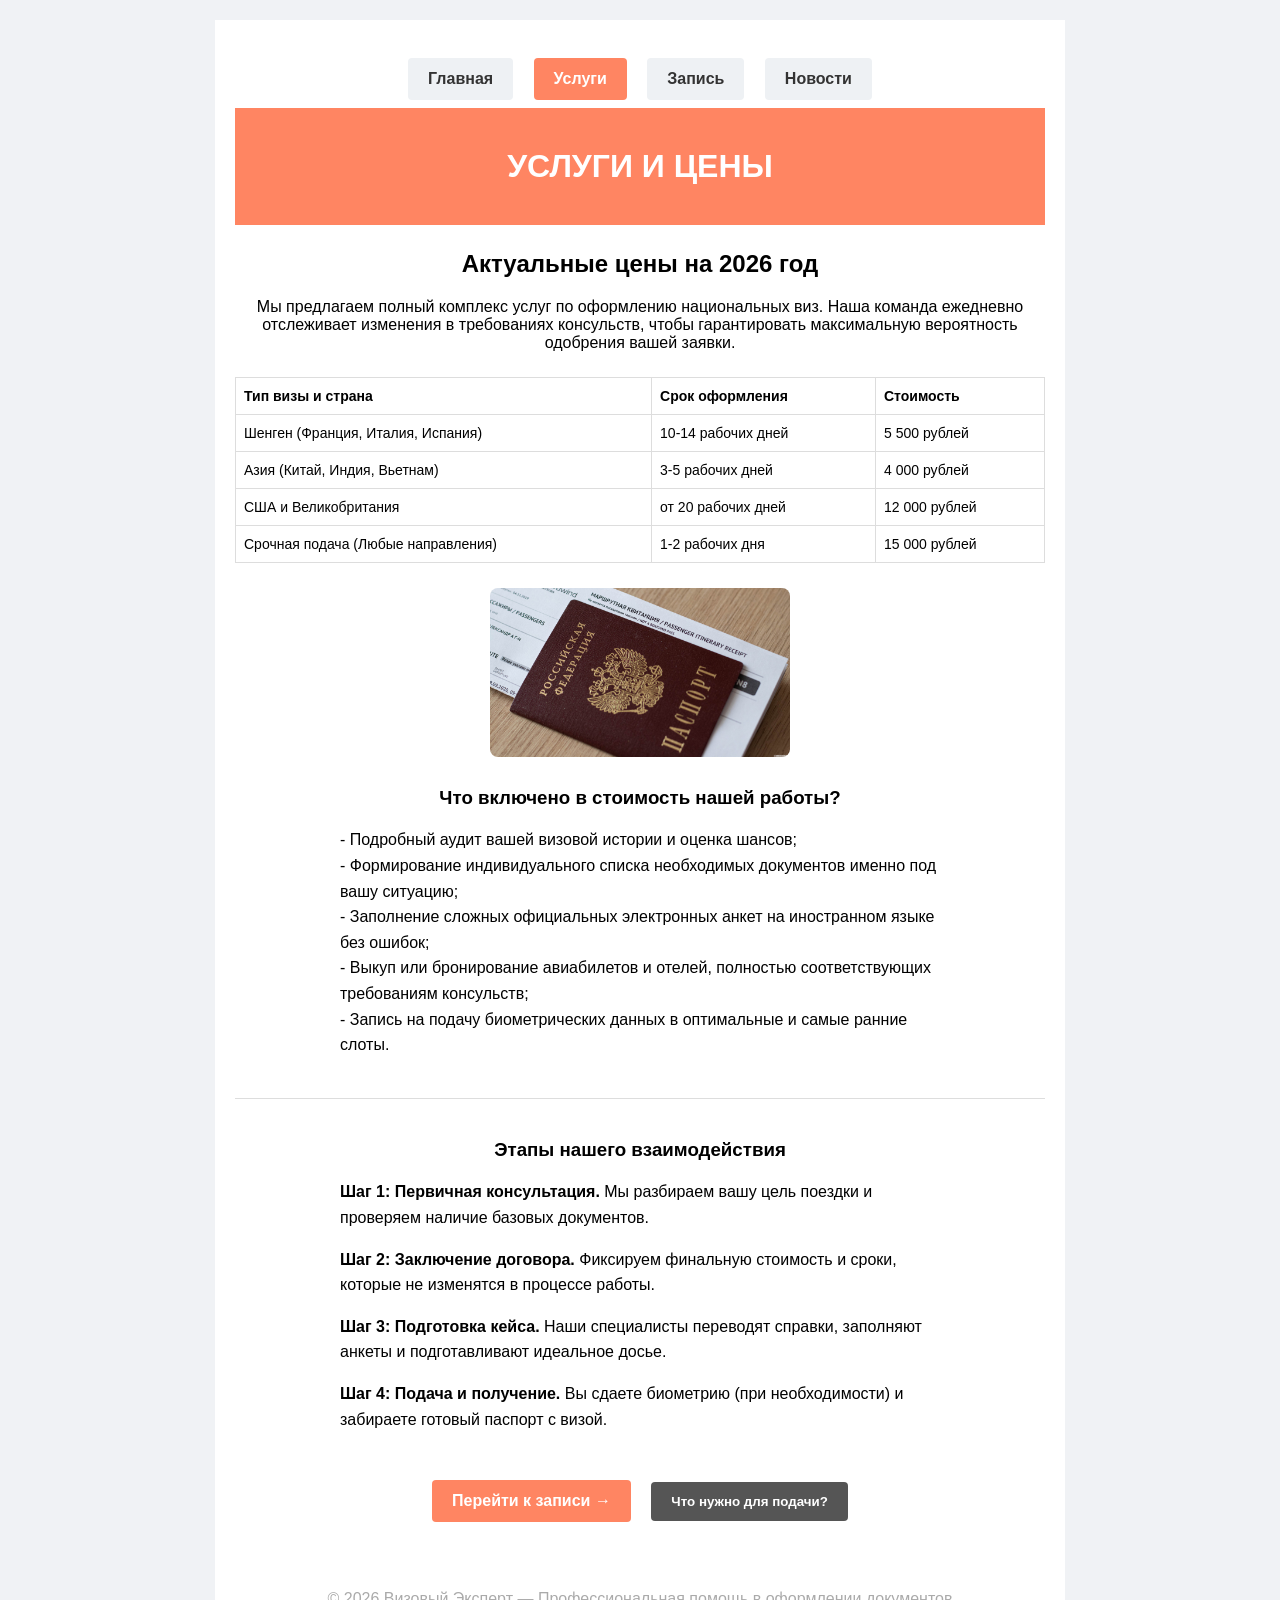
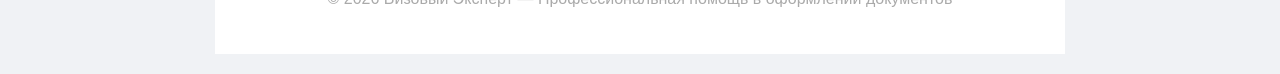
==== commit eaf20f0f: "Add files via upload" ====
--- a/catalog.html
+++ b/catalog.html
@@ -18,8 +18,8 @@
             <h1>УСЛУГИ И ЦЕНЫ</h1>
         </div>
 
-        <h2>Актуальный прайс-лист на 2026 год</h2>
-        <p>Мы предлагаем полный комплекс услуг по оформлению шенгенских и национальных виз. Наша команда ежедневно отслеживает изменения в требованиях консульств, чтобы гарантировать максимальную вероятность одобрения вашей заявки.</p>
+        <h2>Актуальные цены на 2026 год</h2>
+        <p>Мы предлагаем полный комплекс услуг по оформлению национальных виз. Наша команда ежедневно отслеживает изменения в требованиях консульств, чтобы гарантировать максимальную вероятность одобрения вашей заявки.</p>
 
         <table>
             <tr>
@@ -49,16 +49,15 @@
             </tr>
         </table>
 
-        <!-- АХИТЕКТУРНОЕ ВЫРАВНИВАНИЕ КАРТИНКИ -->
         <img src="documents.jpg" alt="Документы на визу" class="page-img">
 
         <h3 style="margin-top: 30px;">Что включено в стоимость нашей работы?</h3>
         <p style="text-align: left; line-height: 1.6; max-width: 600px; margin: 0 auto 20px auto;">
-            ✔ Подробный аудит вашей визовой истории и оценка шансов;<br>
-            ✔ Формирование индивидуального списка необходимых документов именно под вашу ситуацию;<br>
-            ✔ Заполнение сложных официальных электронных анкет на иностранном языке без ошибок;<br>
-            ✔ Выкуп или бронирование авиабилетов и отелей, полностью соответствующих требованиям консульств;<br>
-            ✔ Запись на подачу биометрических данных в оптимальные и самые ранние слоты.
+            - Подробный аудит вашей визовой истории и оценка шансов;<br>
+            - Формирование индивидуального списка необходимых документов именно под вашу ситуацию;<br>
+            - Заполнение сложных официальных электронных анкет на иностранном языке без ошибок;<br>
+            - Выкуп или бронирование авиабилетов и отелей, полностью соответствующих требованиям консульств;<br>
+            - Запись на подачу биометрических данных в оптимальные и самые ранние слоты.
         </p>
 
         <hr style="border: 0; border-top: 1px solid #ddd; margin: 40px 0;">
--- a/style.css
+++ b/style.css
@@ -1,23 +1,21 @@
-/* 1. Общие настройки отображения */
+/* 1. Общие настр */
 body {
     font-family: Arial, sans-serif;
     background-color: #f0f2f5;
     margin: 0;
-    padding: 20px 10px; /* Небольшой отступ по бокам, чтобы удобно листалось на смартфонах */
+    padding: 20px 10px; /* отступ по бокам (телефон) */
     text-align: center;
 }
-
-/* 2. Основной блок-контейнер */
+/* 2. блок-контейнер */
 .main-wrapper {
-    max-width: 850px;   /* Поменяли фиксированную ширину на max-width для идеальной адаптивности */
+    max-width: 850px;   /* фиксированную ширину */
     width: 100%;
     margin: 0 auto;
     background-color: white;
     padding: 30px 20px;
-    box-sizing: border-box; /* Защита от вылетов блоков за пределы экрана */
+    box-sizing: border-box; /* блок предела экрана */
 }
-
-/* 3. Фирменная оранжевая шапка */
+/* 3. оранжевая шапка */
 .hero-banner {
     background-color: #ff8562;
     color: white;
@@ -26,10 +24,9 @@
 }
 .hero-banner h1 {
     margin: 0;
-    font-size: 32px; /* Чуть уменьшили размер, чтобы текст красиво помещался на телефонах */
+    font-size: 32px;
 }
-
-/* 4. Общие стили кнопок */
+/* 4. стили кнопок */
 .button, .action-btn, .submit-btn {
     background-color: #ff8562;
     color: white;
@@ -42,49 +39,44 @@
     cursor: pointer;
     border-radius: 4px;
 }
-
-/* 5. Кнопки верхнего меню */
+/* 5. кнопки верхнего меню */
 .menu .button {
     background-color: #eef1f4;
     color: #333;
 }
-
-/* 6. Активная кнопка меню */
+/* 6. активная кнопка меню */
 .menu .button.active {
     background-color: #ff8562;
     color: white;
 }
-
-/* 7. Оформление прайс-таблиц */
+/* 7. таблица */
 table {
     width: 100%;
     border-collapse: collapse;
     margin: 25px 0;
-    font-size: 14px; /* Оптимальный размер для чтения */
+    font-size: 14px;
 }
 th, td {
     border: 1px solid #ddd;
     padding: 10px 8px;
     text-align: left;
 }
-
-/* 8. Поля для ввода данных */
+/* 8. поля для данных */
 input {
     width: 100%;
-    max-width: 350px; /* Поля подстраиваются под мобильный экран, но не становятся огромными на ПК */
+    max-width: 350px; /* уменьш под телефон, но не становятся большими на ПК */
     padding: 12px;
     margin: 8px 0 16px 0;
     border: 1px solid #ccc;
     border-radius: 4px;
     box-sizing: border-box;
 }
-
-/* 9. СТРОГИЙ РАЗМЕР ДЛЯ ВСЕХ ИЗОБРАЖЕНИЙ НА ВСЕХ СТРАНИЦАХ */
+/* 9. размер картинок */
 .page-img {
-    width: 300px !important;     /* Картинка принудительно становится шириной 300px */
-    max-width: 100% !important;  /* Авто-сжатие, если экран мобильного устройства очень узкий */
-    height: auto !important;     /* Сохраняет пропорции, исключая сплющивание */
-    margin: 25px auto !important;/* Создает хорошие отступы сверху и снизу, центрирует элемент */
-    border-radius: 8px;          /* Красивые скругленные края */
-    display: block !important;   /* Выделяет картинке отдельную строчку */
+    width: 300px !important;
+    max-width: 100% !important;  /* для телефона */
+    height: auto !important;     /* сохраняет пропорции */
+    margin: 25px auto !important;/* отступы сверху и снизу */
+    border-radius: 8px;          /* скругленные края */
+    display: block !important;   /* отдельная строчка */
 }
